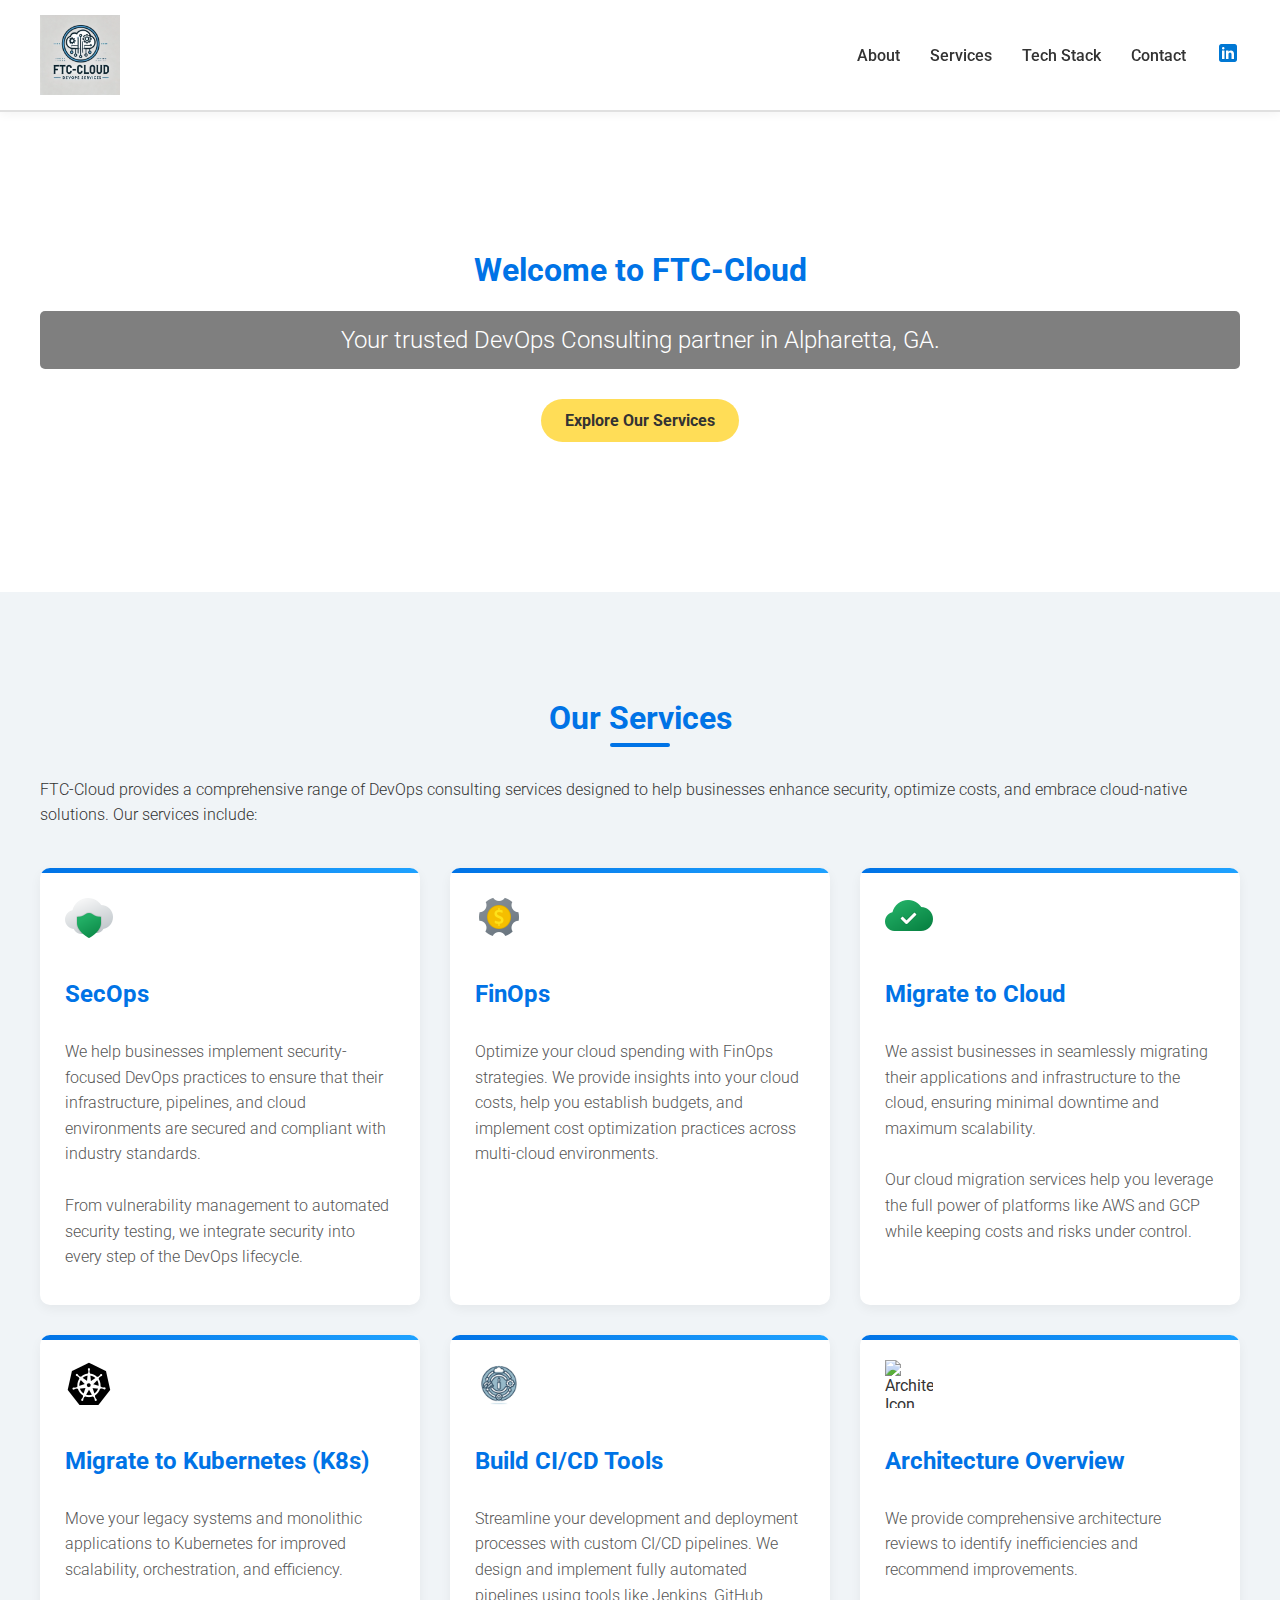
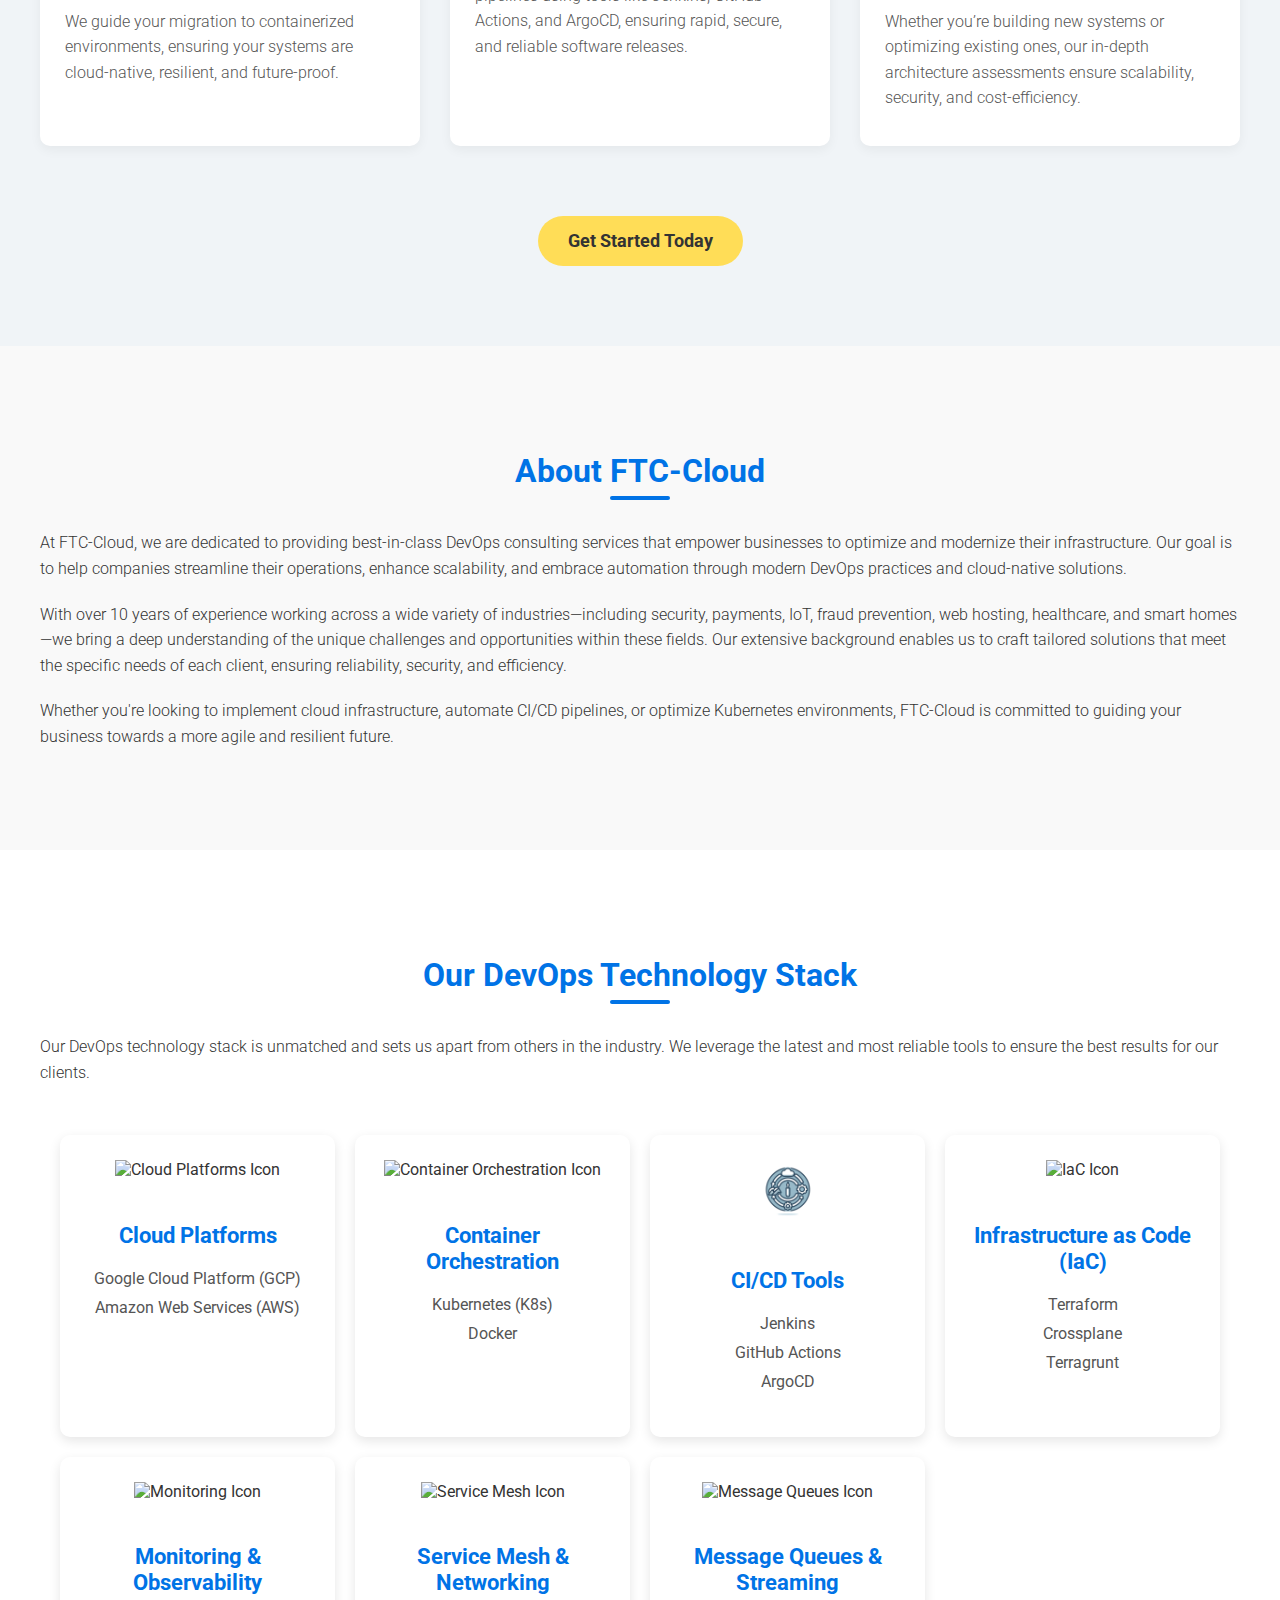
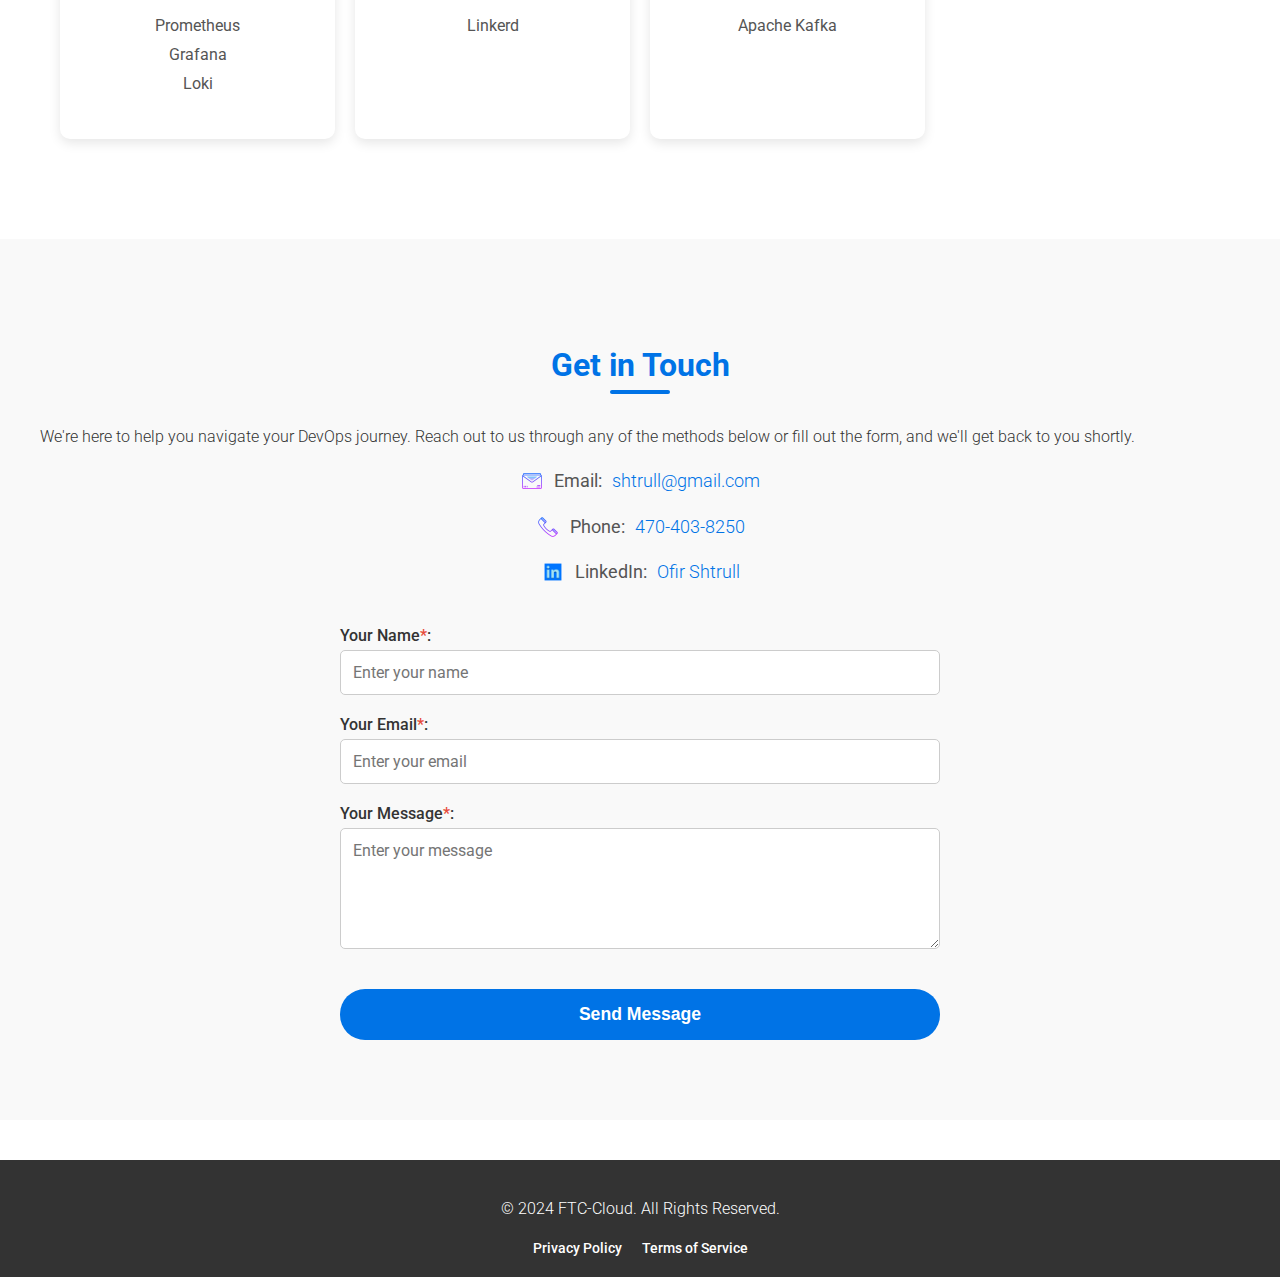
==== index.html @ 4a3a6ac9 "css" ====
<!DOCTYPE html>
<html lang="en">

<head>
    <!-- Basic Meta Tags -->
    <meta charset="UTF-8">
    <meta name="viewport" content="width=device-width, initial-scale=1.0">
    <title>FTC-Cloud - DevOps Consulting Services in Alpharetta, GA</title>

    <!-- SEO Meta Tags -->
    <meta name="description"
        content="FTC-Cloud offers top-notch DevOps consulting services in Alpharetta, GA. Specializing in cloud migration, Kubernetes, CI/CD pipelines, and more.">
    <meta name="keywords"
        content="DevOps Consulting, FTC-Cloud, Alpharetta GA, Cloud Migration, Kubernetes, CI/CD Pipelines, AWS, GCP, FinOps, SecOps">
    <meta name="author" content="FTC-Cloud">

    <!-- Open Graph Meta Tags -->
    <meta property="og:title" content="FTC-Cloud - DevOps Consulting Services">
    <meta property="og:description" content="Your trusted DevOps Consulting partner in Alpharetta, GA.">
    <meta property="og:image" content="https://ftc-cloud.com/images/og-image.jpg">
    <meta property="og:url" content="https://ftc-cloud.com/">
    <meta property="og:type" content="website">

    <!-- Twitter Card Meta Tags -->
    <meta name="twitter:card" content="summary_large_image">
    <meta name="twitter:title" content="FTC-Cloud - DevOps Consulting Services">
    <meta name="twitter:description" content="Your trusted DevOps Consulting partner in Alpharetta, GA.">
    <meta name="twitter:image" content="https://ftc-cloud.com/images/twitter-card.jpg">

    <!-- Favicon -->
    <link rel="icon" type="image/png" sizes="16x16" href="images/favicon/tech-color-hand-drawn-16.png">
    <link rel="icon" type="image/png" sizes="32x32" href="images/favicon/tech-color-hand-drawn-32.png">
    <link rel="icon" type="image/png" sizes="96x96" href="images/favicon/tech-color-hand-drawn-96.png">

    <!-- Stylesheets -->
    <link rel="stylesheet" href="css/styles.css">

    <!-- Google Fonts -->
    <link href="https://fonts.googleapis.com/css2?family=Roboto:wght@300;400;700&display=swap" rel="stylesheet">

    <!-- Structured Data Markup (Schema.org) -->
    <script type="application/ld+json">
    {
      "@context": "https://schema.org",
      "@type": "ProfessionalService",
      "name": "FTC-Cloud",
      "url": "https://ftc-cloud.com/",
      "logo": "https://ftc-cloud.com/images/logo.png",
      "description": "FTC-Cloud offers top-notch DevOps consulting services in Alpharetta, GA.",
      "telephone": "+1-470-403-8250",
      "address": {
        "@type": "PostalAddress",
        "streetAddress": "Your Street Address",
        "addressLocality": "Alpharetta",
        "addressRegion": "GA",
        "postalCode": "Your Postal Code",
        "addressCountry": "USA"
      },
      "areaServed": "USA",
      "sameAs": [
        "https://www.linkedin.com/in/ofir-shtrull/"
      ]
    }
    </script>

    <!-- Global site tag (gtag.js) - Google Analytics -->
    <!-- Inserted your actual Google Analytics Tracking ID -->
    <script async src="https://www.googletagmanager.com/gtag/js?id=G-KSXLXDGBC5"></script>
    <script>
        window.dataLayer = window.dataLayer || [];
        function gtag() { dataLayer.push(arguments); }
        gtag('js', new Date());

        gtag('config', 'G-KSXLXDGBC5');
    </script>
</head>

<body>
    <header>
        <div class="container header-container">
            <div class="logo">
                <a href="#intro"><img src="images/logo.png" alt="FTC-Cloud Logo"></a>
            </div>
            <nav>
                <ul>
                    <li><a href="#about">About</a></li>
                    <li><a href="#services">Services</a></li>
                    <li><a href="#technologies">Tech Stack</a></li>
                    <li><a href="#contact">Contact</a></li>
                    <!-- Social Media Icons -->
                    <li><a href="https://www.linkedin.com/in/ofir-shtrull/" target="_blank"><img
                                src="images/social-linkedin-96.png" alt="LinkedIn"></a></li>
                </ul>
            </nav>
            <!-- Mobile Menu Icon -->
            <div class="menu-icon" id="menu-icon">
                <span></span>
                <span></span>
                <span></span>
            </div>
        </div>
    </header>

    <main>
        <!-- Hero Section -->
        <section id="intro" class="hero" role="banner">
            <div class="container">
                <h1>Welcome to FTC-Cloud</h1>
                <p class="tagline">Your trusted DevOps Consulting partner in Alpharetta, GA.</p>
                <a href="#services" class="cta-button">Explore Our Services</a>
            </div>
        </section>

        <!-- Services Section -->
        <section id="services" class="section services-section" role="region" aria-labelledby="services-heading">
            <div class="container">
                <h2 id="services-heading">Our Services</h2>
                <p>FTC-Cloud provides a comprehensive range of DevOps consulting services designed to help businesses
                    enhance security, optimize costs, and embrace cloud-native solutions. Our services include:</p>

                <div class="services-grid">
                    <!-- SecOps -->
                    <div class="service-category">
                        <img src="images/cloud-firewall-48.png" alt="SecOps Icon" class="service-icon">
                        <h3>SecOps</h3>
                        <p>We help businesses implement security-focused DevOps practices to ensure that their
                            infrastructure, pipelines, and cloud environments are secured and compliant with industry
                            standards.</p>
                        <p>From vulnerability management to automated security testing, we integrate security into every
                            step of the DevOps lifecycle.</p>
                    </div>

                    <!-- FinOps -->
                    <div class="service-category">
                        <img src="images/business-management-48.png" alt="FinOps Icon" class="service-icon">
                        <h3>FinOps</h3>
                        <p>Optimize your cloud spending with FinOps strategies. We provide insights into your cloud
                            costs, help you establish budgets, and implement cost optimization practices across
                            multi-cloud environments.</p>
                    </div>

                    <!-- Migrate to Cloud -->
                    <div class="service-category">
                        <img src="images/cloud-done-48.png" alt="Cloud Migration Icon" class="service-icon">
                        <h3>Migrate to Cloud</h3>
                        <p>We assist businesses in seamlessly migrating their applications and infrastructure to the
                            cloud, ensuring minimal downtime and maximum scalability.</p>
                        <p>Our cloud migration services help you leverage the full power of platforms like AWS and GCP
                            while keeping costs and risks under control.</p>
                    </div>

                    <!-- Migrate to Kubernetes -->
                    <div class="service-category">
                        <img src="images/kubernetes-48.png" alt="Kubernetes Icon" class="service-icon">
                        <h3>Migrate to Kubernetes (K8s)</h3>
                        <p>Move your legacy systems and monolithic applications to Kubernetes for improved scalability,
                            orchestration, and efficiency.</p>
                        <p>We guide your migration to containerized environments, ensuring your systems are
                            cloud-native, resilient, and future-proof.</p>
                    </div>

                    <!-- Build CI/CD Tools -->
                    <div class="service-category">
                        <img src="images/cicd-tools-icon.png" alt="CI/CD Tools Icon" class="service-icon">
                        <h3>Build CI/CD Tools</h3>
                        <p>Streamline your development and deployment processes with custom CI/CD pipelines. We design
                            and implement fully automated pipelines using tools like Jenkins, GitHub Actions, and
                            ArgoCD, ensuring rapid, secure, and reliable software releases.</p>
                    </div>

                    <!-- Architecture Overview -->
                    <div class="service-category">
                        <img src="images/architecture-icon.png" alt="Architecture Icon" class="service-icon">
                        <h3>Architecture Overview</h3>
                        <p>We provide comprehensive architecture reviews to identify inefficiencies and recommend
                            improvements.</p>
                        <p>Whether you’re building new systems or optimizing existing ones, our in-depth architecture
                            assessments ensure scalability, security, and cost-efficiency.</p>
                    </div>
                </div>

                <!-- Call to Action -->
                <div class="cta-section">
                    <a href="#contact" class="cta-button">Get Started Today</a>
                </div>
            </div>
        </section>

        <!-- About Us Section -->
        <section id="about" class="section about-section" role="region" aria-labelledby="about-heading">
            <div class="container">
                <h2 id="about-heading">About FTC-Cloud</h2>
                <p>At FTC-Cloud, we are dedicated to providing best-in-class DevOps consulting services that empower
                    businesses to optimize and modernize their infrastructure. Our goal is to help companies streamline
                    their operations, enhance scalability, and embrace automation through modern DevOps practices and
                    cloud-native solutions.</p>

                <p>With over 10 years of experience working across a wide variety of industries—including security,
                    payments, IoT, fraud prevention, web hosting, healthcare, and smart homes—we bring a deep
                    understanding of the unique challenges and opportunities within these fields. Our extensive
                    background enables us to craft tailored solutions that meet the specific needs of each client,
                    ensuring reliability, security, and efficiency.</p>

                <p>Whether you're looking to implement cloud infrastructure, automate CI/CD pipelines, or optimize
                    Kubernetes environments, FTC-Cloud is committed to guiding your business towards a more agile and
                    resilient future.</p>
            </div>
        </section>

        <!-- Technologies Section -->
        <section id="technologies" class="section tech-stack-section" role="region"
            aria-labelledby="technologies-heading">
            <div class="container">
                <h2 id="technologies-heading">Our DevOps Technology Stack</h2>
                <p>Our DevOps technology stack is unmatched and sets us apart from others in the industry. We leverage
                    the latest and most reliable tools to ensure the best results for our clients.</p>

                <div class="tech-stack-grid">
                    <!-- Cloud Platforms -->
                    <div class="tech-category">
                        <img src="images/cloud-platform-icon.png" alt="Cloud Platforms Icon" class="tech-icon">
                        <h3>Cloud Platforms</h3>
                        <ul>
                            <li>Google Cloud Platform (GCP)</li>
                            <li>Amazon Web Services (AWS)</li>
                        </ul>
                    </div>

                    <!-- Container Orchestration -->
                    <div class="tech-category">
                        <img src="images/container-icon.png" alt="Container Orchestration Icon" class="tech-icon">
                        <h3>Container Orchestration</h3>
                        <ul>
                            <li>Kubernetes (K8s)</li>
                            <li>Docker</li>
                        </ul>
                    </div>

                    <!-- CI/CD Tools -->
                    <div class="tech-category">
                        <img src="images/cicd-icon.png" alt="CI/CD Tools Icon" class="tech-icon">
                        <h3>CI/CD Tools</h3>
                        <ul>
                            <li>Jenkins</li>
                            <li>GitHub Actions</li>
                            <li>ArgoCD</li>
                        </ul>
                    </div>

                    <!-- Infrastructure as Code (IaC) -->
                    <div class="tech-category">
                        <img src="images/iac-icon.png" alt="IaC Icon" class="tech-icon">
                        <h3>Infrastructure as Code (IaC)</h3>
                        <ul>
                            <li>Terraform</li>
                            <li>Crossplane</li>
                            <li>Terragrunt</li>
                        </ul>
                    </div>

                    <!-- Monitoring & Observability -->
                    <div class="tech-category">
                        <img src="images/monitoring-icon.png" alt="Monitoring Icon" class="tech-icon">
                        <h3>Monitoring & Observability</h3>
                        <ul>
                            <li>Prometheus</li>
                            <li>Grafana</li>
                            <li>Loki</li>
                        </ul>
                    </div>

                    <!-- Service Mesh & Networking -->
                    <div class="tech-category">
                        <img src="images/network-icon.png" alt="Service Mesh Icon" class="tech-icon">
                        <h3>Service Mesh & Networking</h3>
                        <ul>
                            <li>Linkerd</li>
                        </ul>
                    </div>

                    <!-- Message Queues & Streaming -->
                    <div class="tech-category">
                        <img src="images/mq-icon.png" alt="Message Queues Icon" class="tech-icon">
                        <h3>Message Queues & Streaming</h3>
                        <ul>
                            <li>Apache Kafka</li>
                        </ul>
                    </div>
                </div>
            </div>
        </section>

        <!-- Contact Section -->
        <section id="contact" class="section contact-section" role="region" aria-labelledby="contact-heading">
            <div class="container">
                <h2 id="contact-heading">Get in Touch</h2>
                <p>We're here to help you navigate your DevOps journey. Reach out to us through any of the methods below
                    or fill out the form, and we'll get back to you shortly.</p>

                <div class="contact-details">
                    <p><img src="images/email-96.png" alt="Email Icon" class="contact-icon"> <strong>Email:</strong>
                        <a href="mailto:shtrull@gmail.com">shtrull@gmail.com</a>
                    </p>
                    <p><img src="images/phone-96.png" alt="Phone Icon" class="contact-icon"> <strong>Phone:</strong>
                        <a href="tel:+14704038250">470-403-8250</a>
                    </p>
                    <p><img src="images/linkedin-120.png" alt="LinkedIn Icon" class="contact-icon">
                        <strong>LinkedIn:</strong> <a href="https://www.linkedin.com/in/ofir-shtrull/"
                            target="_blank">Ofir Shtrull</a>
                    </p>
                </div>

                <!-- Contact Form -->
                <form action="https://formspree.io/f/xzzbdkew" method="POST" class="contact-form">
                    <div class="form-group">
                        <label for="name">Your Name<span class="required">*</span>:</label>
                        <input type="text" id="name" name="name" required placeholder="Enter your name">
                    </div>

                    <div class="form-group">
                        <label for="email">Your Email<span class="required">*</span>:</label>
                        <input type="email" id="email" name="email" required placeholder="Enter your email">
                    </div>

                    <div class="form-group">
                        <label for="message">Your Message<span class="required">*</span>:</label>
                        <textarea id="message" name="message" rows="5" required
                            placeholder="Enter your message"></textarea>
                    </div>

                    <!-- Honeypot Field (Hidden) -->
                    <input type="text" name="_gotcha" style="display:none">

                    <button type="submit" class="cta-button">Send Message</button>
                </form>
            </div>
        </section>
    </main>

    <footer>
        <div class="container">
            <p>&copy; 2024 FTC-Cloud. All Rights Reserved.</p>
            <nav class="footer-nav">
                <ul>
                    <li><a href="privacy-policy.html">Privacy Policy</a></li>
                    <li><a href="terms-of-service.html">Terms of Service</a></li>
                    <!-- Add more footer links as needed -->
                </ul>
            </nav>
        </div>
    </footer>

    <!-- Scripts -->
    <script src="scripts/script.js"></script>
</body>

</html>
---- css/styles.css ----
/* Global Styles */
body {
    font-family: 'Roboto', sans-serif;
    margin: 0;
    padding-top: 80px;
    /* Adjusted for fixed header */
    background-color: #ffffff;
    color: #333;
}

h1,
h2 {
    font-weight: 700;
    color: #0073e6;
}

p {
    font-weight: 300;
    line-height: 1.6;
}

a {
    color: #0073e6;
    text-decoration: none;
}

a:hover {
    text-decoration: underline;
}

.container {
    max-width: 1200px;
    margin: 0 auto;
    padding: 0 15px;
}

/* Header */
header {
    background-color: #ffffff;
    padding: 15px 0;
    border-bottom: 2px solid #e0e0e0;
    position: fixed;
    width: 100%;
    top: 0;
    z-index: 1000;
    box-shadow: 0px 2px 10px rgba(0, 0, 0, 0.05);
}

.header-container {
    display: flex;
    align-items: center;
    justify-content: space-between;
}

.logo img {
    width: 80px;
    height: auto;
    display: inline-block;
    vertical-align: middle;
}

nav ul {
    display: flex;
    align-items: center;
    gap: 30px;
    list-style: none;
    margin: 0;
    padding: 0;
}

nav ul li a {
    font-size: 1rem;
    color: #333;
    text-decoration: none;
    font-weight: 500;
    padding: 5px 0;
    transition: color 0.3s, border-bottom 0.3s;
}

nav ul li a:hover {
    color: #0073e6;
    border-bottom: 2px solid #0073e6;
}

nav ul li img {
    width: 24px;
    height: 24px;
}

.menu-icon {
    display: none;
    /* Hidden on desktop */
    flex-direction: column;
    cursor: pointer;
}

.menu-icon span {
    height: 3px;
    width: 25px;
    background-color: #333;
    margin-bottom: 4px;
    border-radius: 2px;
}

/* Hero Section */
.hero {
    background: url('../images/cloud-background.jpg') no-repeat center center/cover;
    padding: 150px 0;
    text-align: center;
    color: white;
}

.tagline {
    font-size: 1.5rem;
    margin: 10px 0;
    padding: 10px;
    background: rgba(0, 0, 0, 0.5);
    border-radius: 5px;
}

.cta-button {
    background-color: #ffdd57;
    color: #333;
    padding: 12px 24px;
    font-size: 1rem;
    border-radius: 25px;
    text-decoration: none;
    font-weight: 700;
    transition: background-color 0.3s;
    display: inline-block;
    margin-top: 20px;
}

.cta-button:hover {
    background-color: #ffb700;
}

/* Sections */
.section {
    padding: 80px 0;
}

.section h2 {
    font-size: 2rem;
    margin-bottom: 40px;
    text-align: center;
    position: relative;
}

.section h2::after {
    content: "";
    width: 60px;
    height: 4px;
    background-color: #0073e6;
    position: absolute;
    bottom: -10px;
    left: 50%;
    transform: translateX(-50%);
    border-radius: 2px;
}

/* Services Section */
.services-section {
    background-color: #f0f4f7;
}

.services-grid {
    display: grid;
    grid-template-columns: repeat(auto-fit, minmax(280px, 1fr));
    gap: 30px;
    margin-top: 40px;
}

.service-category {
    background-color: #fff;
    padding: 25px;
    border-radius: 10px;
    box-shadow: 0 4px 12px rgba(0, 0, 0, 0.05);
    transition: transform 0.3s, box-shadow 0.3s;
    display: flex;
    flex-direction: column;
    position: relative;
    overflow: hidden;
}

.service-category::before {
    content: "";
    width: 100%;
    height: 5px;
    background: linear-gradient(90deg, #0073e6, #1fa2ff);
    position: absolute;
    top: 0;
    left: 0;
}

.service-category h3 {
    font-size: 1.5rem;
    margin-bottom: 15px;
    color: #0073e6;
}

.service-category p {
    font-size: 1rem;
    line-height: 1.6;
    color: #555;
    margin-bottom: 10px;
}

.service-icon {
    width: 48px;
    height: 48px;
    margin-bottom: 15px;
}

.service-category:hover {
    transform: translateY(-5px);
    box-shadow: 0 8px 16px rgba(0, 0, 0, 0.1);
}

/* Call to Action Section */
.cta-section {
    text-align: center;
    margin-top: 50px;
}

.cta-section .cta-button {
    padding: 15px 30px;
    font-size: 1.1rem;
}

/* About Section */
.about-section {
    background-color: #f9f9f9;
}

.about-section p {
    text-align: left;
    margin-bottom: 20px;
}

/* Tech Stack Section */
.tech-stack-grid {
    display: grid;
    grid-template-columns: repeat(auto-fit, minmax(250px, 1fr));
    gap: 20px;
    margin-top: 30px;
    padding: 20px;
}

.tech-category {
    background: #fff;
    padding: 25px;
    border-radius: 10px;
    box-shadow: 0 4px 12px rgba(0, 0, 0, 0.1);
    text-align: center;
}

.tech-icon {
    width: 60px;
    margin-bottom: 20px;
}

.tech-category h3 {
    font-size: 1.4rem;
    margin-bottom: 15px;
    color: #0073e6;
}

.tech-category ul {
    list-style: none;
    padding: 0;
}

.tech-category ul li {
    font-size: 1rem;
    padding: 5px 0;
    color: #555;
}

/* Contact Section Enhancements */
.contact-section {
    background-color: #f9f9f9;
}

.contact-details {
    text-align: center;
    margin-bottom: 40px;
}

.contact-details p {
    display: flex;
    align-items: center;
    justify-content: center;
    gap: 10px;
    font-size: 1.1rem;
    color: #555;
}

.contact-icon {
    width: 24px;
    height: 24px;
}

.contact-form {
    max-width: 600px;
    margin: 0 auto;
}

.contact-form .form-group {
    display: flex;
    flex-direction: column;
    margin-bottom: 20px;
}

.contact-form label {
    font-weight: 500;
    margin-bottom: 5px;
    color: #333;
}

.contact-form .required {
    color: #e74c3c;
}

.contact-form input,
.contact-form textarea {
    padding: 12px;
    border: 1px solid #ccc;
    border-radius: 5px;
    font-size: 1rem;
    font-family: 'Roboto', sans-serif;
    background-color: #fff;
    color: #333;
    transition: border-color 0.3s;
}

.contact-form input:focus,
.contact-form textarea:focus {
    border-color: #0073e6;
    outline: none;
}

.contact-form button {
    width: 100%;
    padding: 15px;
    background-color: #0073e6;
    color: #fff;
    font-size: 1.1rem;
    border: none;
    border-radius: 25px;
    cursor: pointer;
    transition: background-color 0.3s;
    font-weight: 700;
}

.contact-form button:hover {
    background-color: #005bb5;
}

@media (max-width: 768px) {
    .contact-details {
        text-align: left;
    }
}

/* Footer */
footer {
    background-color: #333;
    color: white;
    padding: 20px 0;
    text-align: center;
    margin-top: 40px;
}

.footer-nav ul {
    list-style: none;
    padding: 0;
    margin: 10px 0 0 0;
    display: flex;
    justify-content: center;
    gap: 20px;
}

.footer-nav ul li a {
    color: white;
    font-size: 0.9rem;
}

.footer-nav ul li a:hover {
    text-decoration: underline;
}

/* Responsive Styles */
@media (max-width: 768px) {
    nav ul {
        display: none;
        /* Hidden on mobile */
        flex-direction: column;
        gap: 20px;
        background-color: #ffffff;
        position: absolute;
        top: 60px;
        right: 0;
        width: 200px;
        padding: 20px;
        box-shadow: 0px 2px 10px rgba(0, 0, 0, 0.1);
    }

    .menu-icon {
        display: flex;
    }

    .services-grid,
    .tech-stack-grid {
        grid-template-columns: 1fr;
    }

    .contact-details {
        text-align: center;
    }
}

/* Accessibility Styles */
:focus {
    outline: 2px solid #0073e6;
    outline-offset: 2px;
}
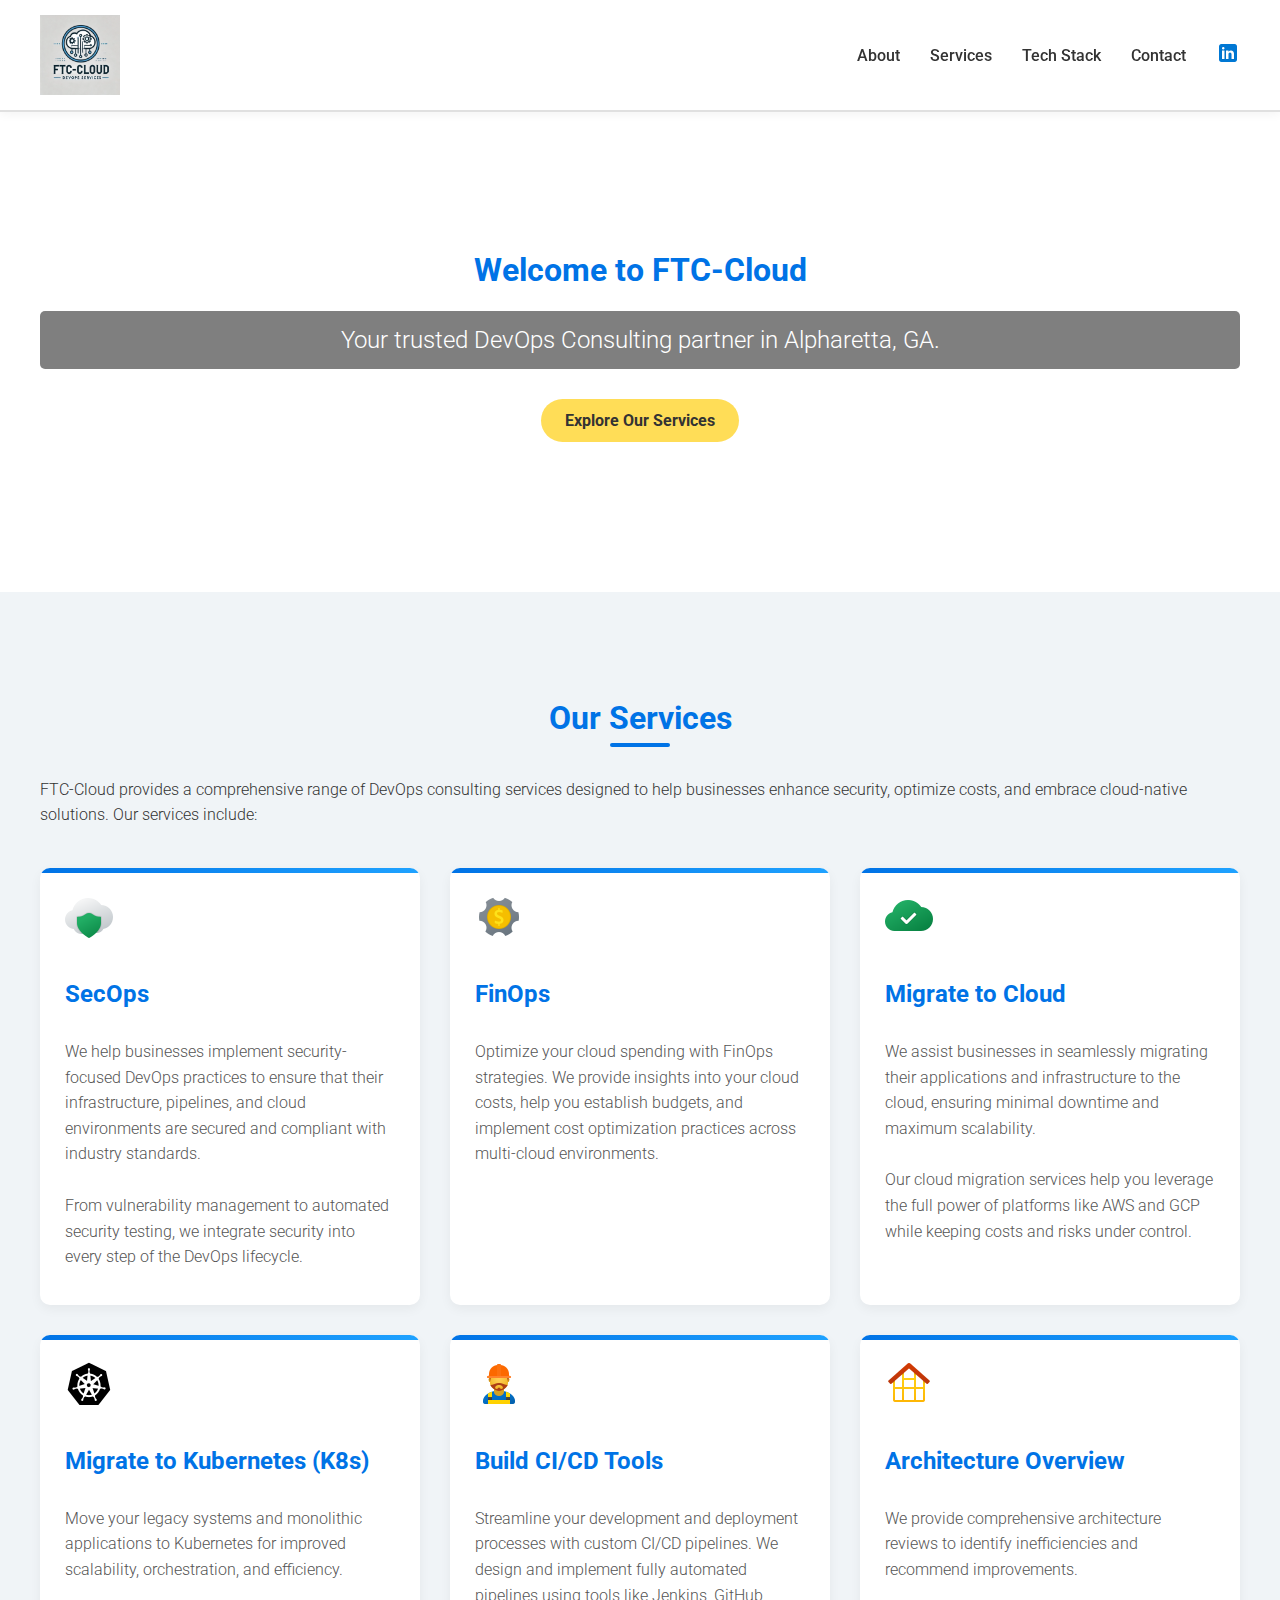
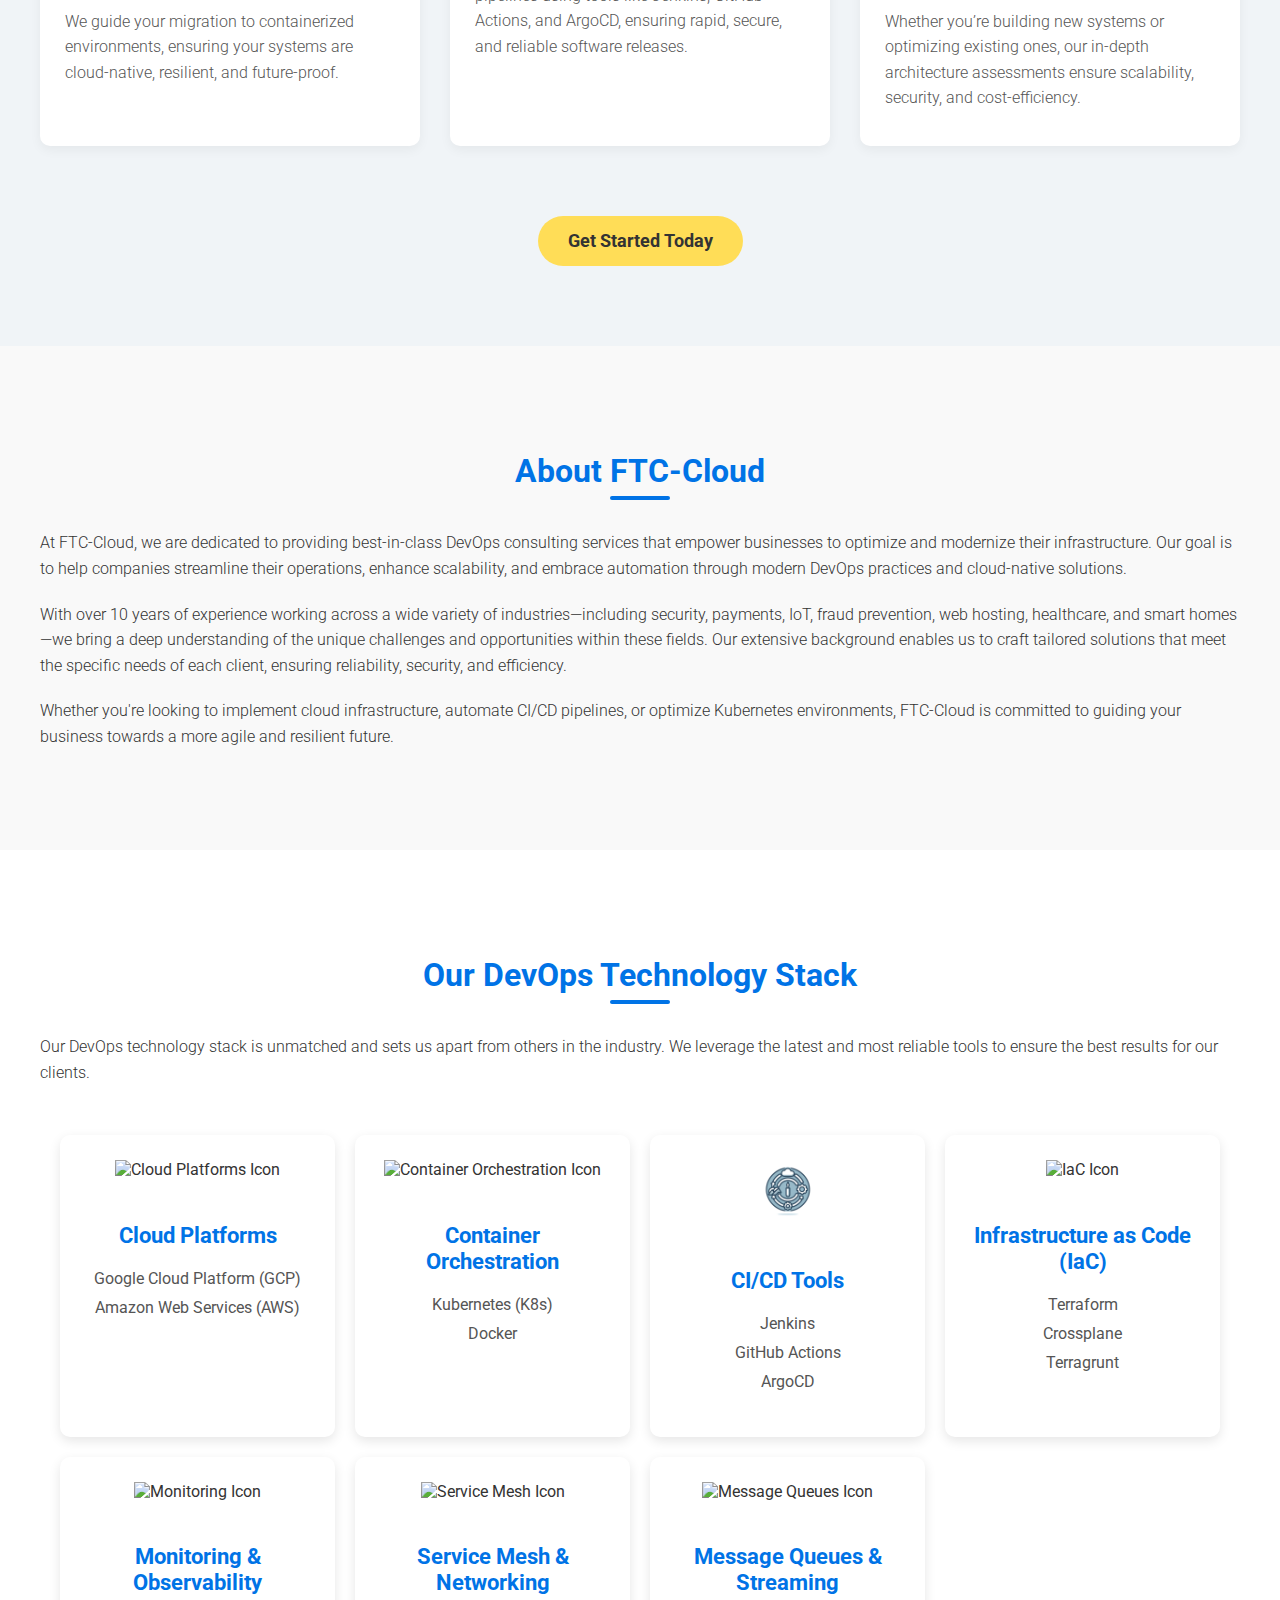
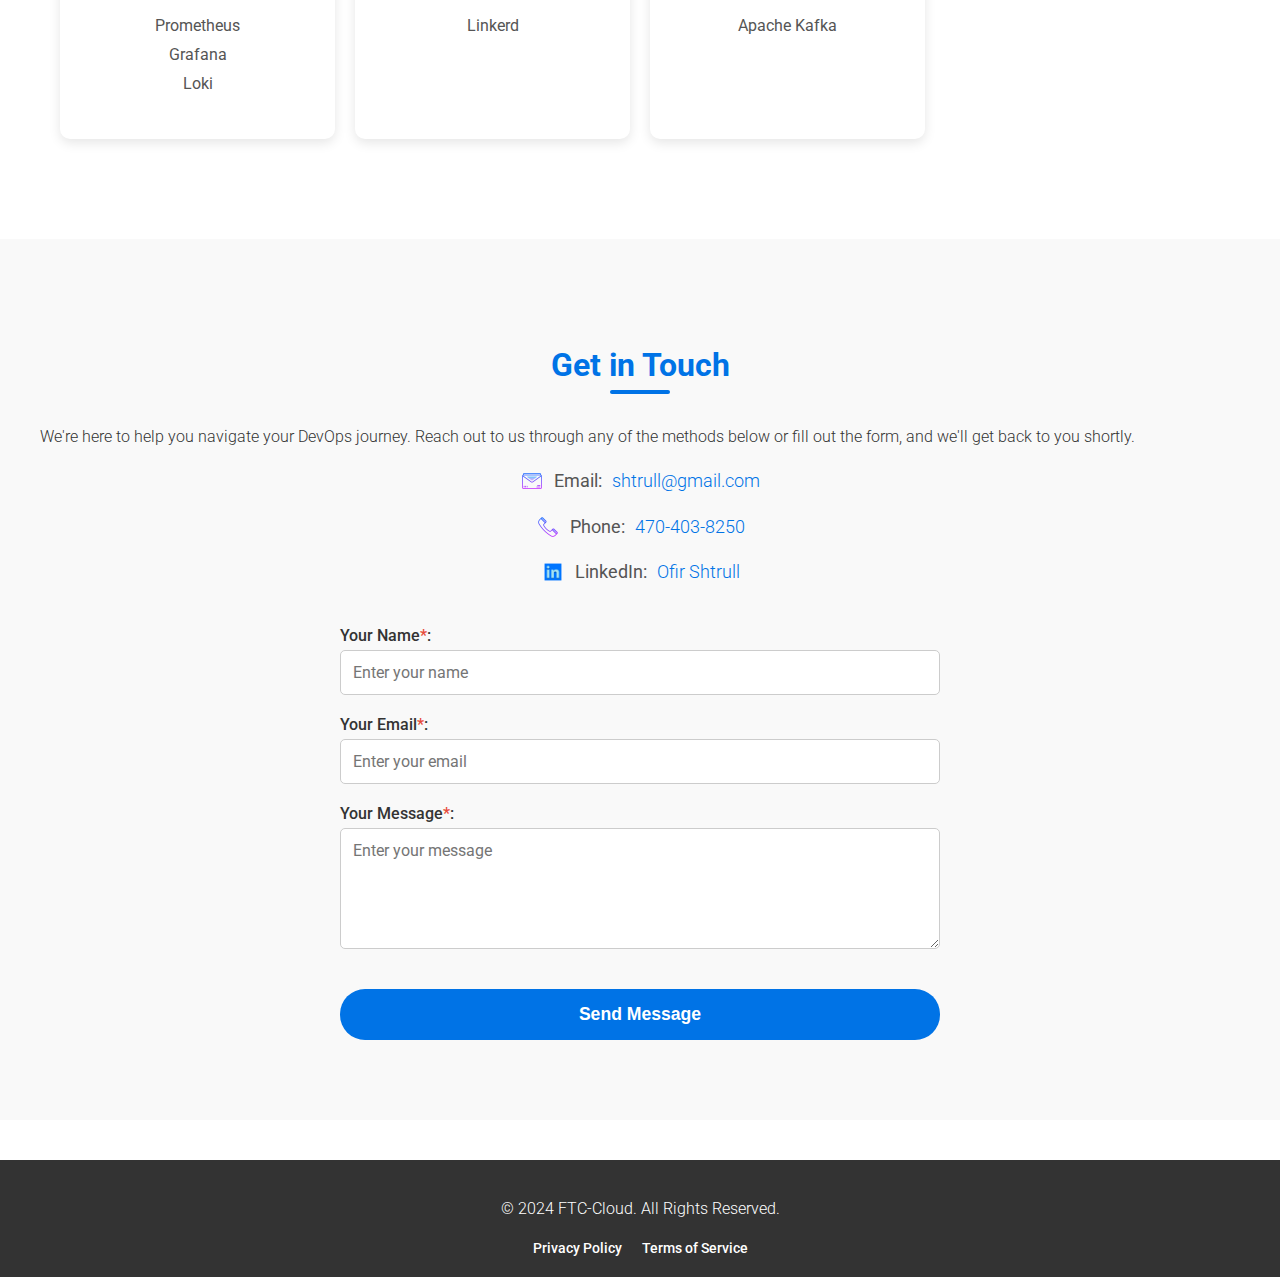
==== commit 83cce0b8: "css" ====
--- a/index.html
+++ b/index.html
@@ -161,7 +161,7 @@
 
                     <!-- Build CI/CD Tools -->
                     <div class="service-category">
-                        <img src="images/cicd-tools-icon.png" alt="CI/CD Tools Icon" class="service-icon">
+                        <img src="images/worker-beard-48.png" alt="CI/CD Tools Icon" class="service-icon">
                         <h3>Build CI/CD Tools</h3>
                         <p>Streamline your development and deployment processes with custom CI/CD pipelines. We design
                             and implement fully automated pipelines using tools like Jenkins, GitHub Actions, and
@@ -170,7 +170,7 @@
 
                     <!-- Architecture Overview -->
                     <div class="service-category">
-                        <img src="images/architecture-icon.png" alt="Architecture Icon" class="service-icon">
+                        <img src="images/structural-48.png" alt="Architecture Icon" class="service-icon">
                         <h3>Architecture Overview</h3>
                         <p>We provide comprehensive architecture reviews to identify inefficiencies and recommend
                             improvements.</p>
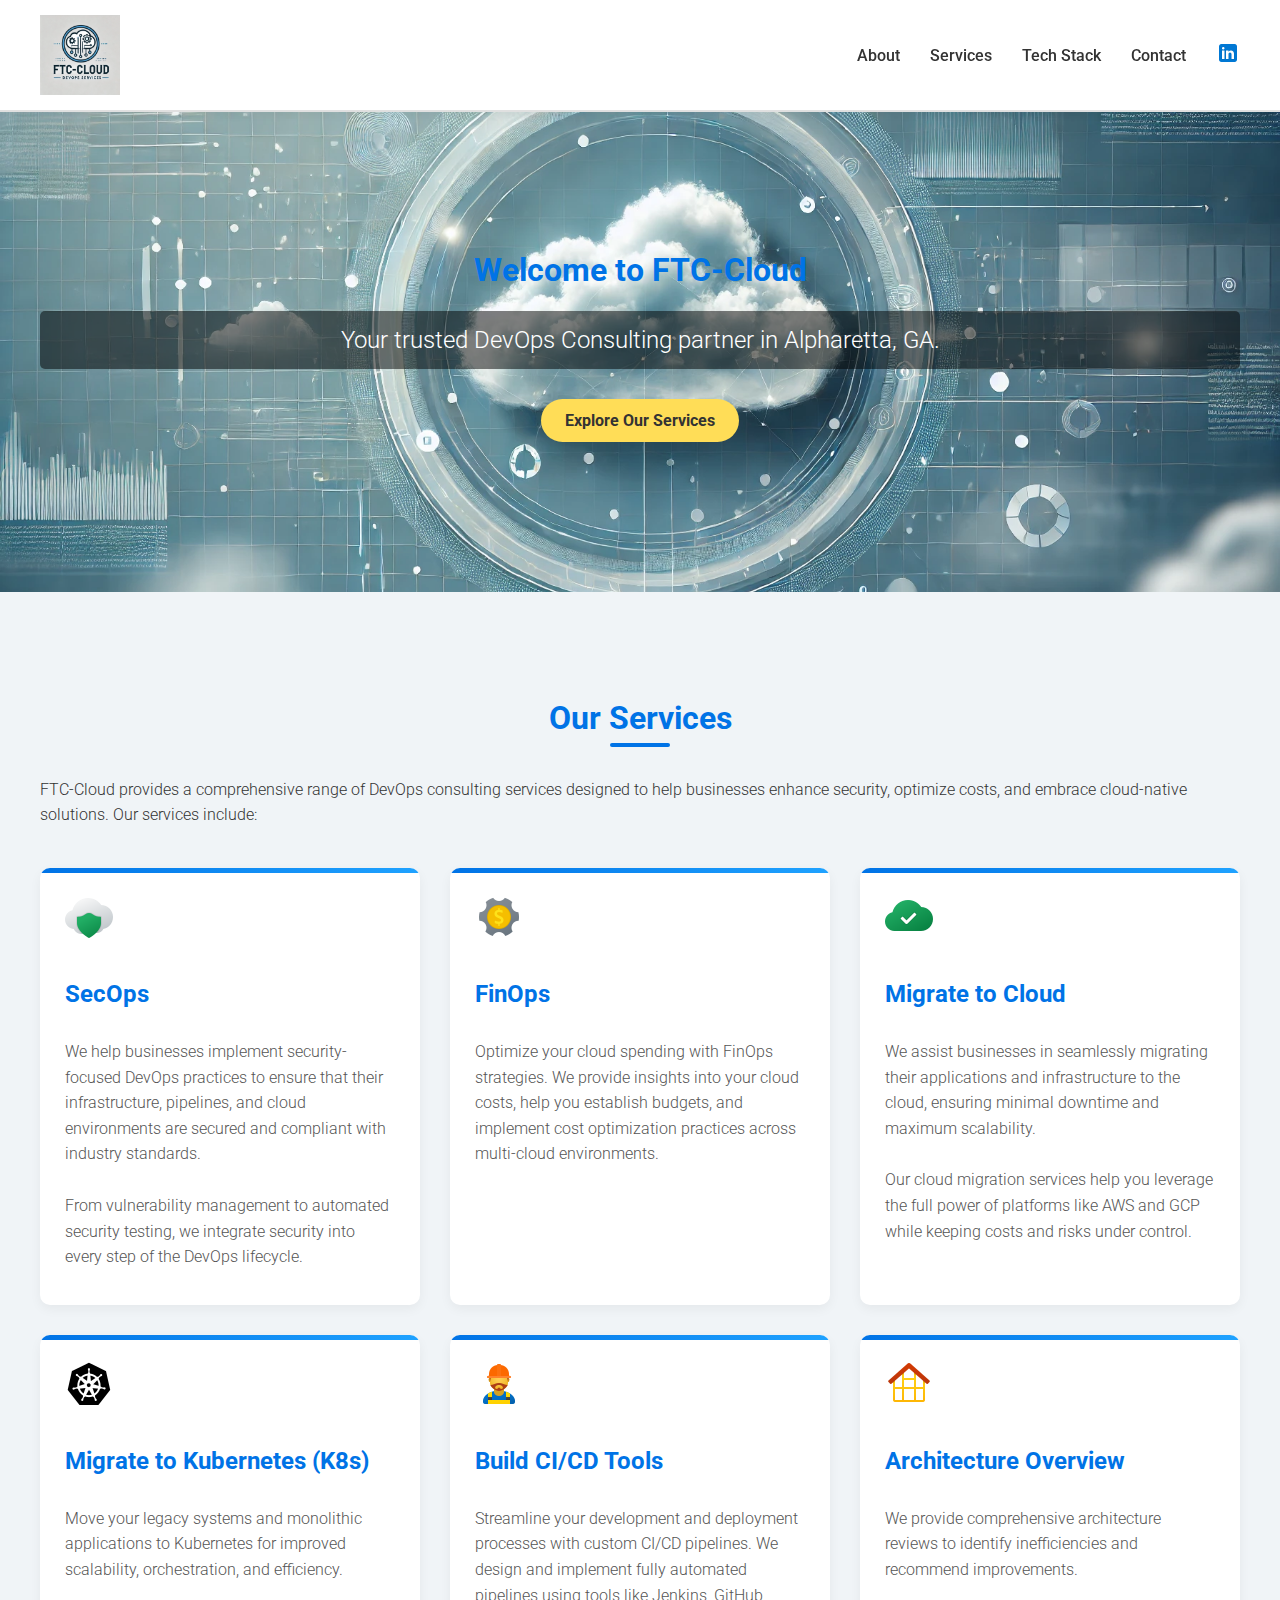
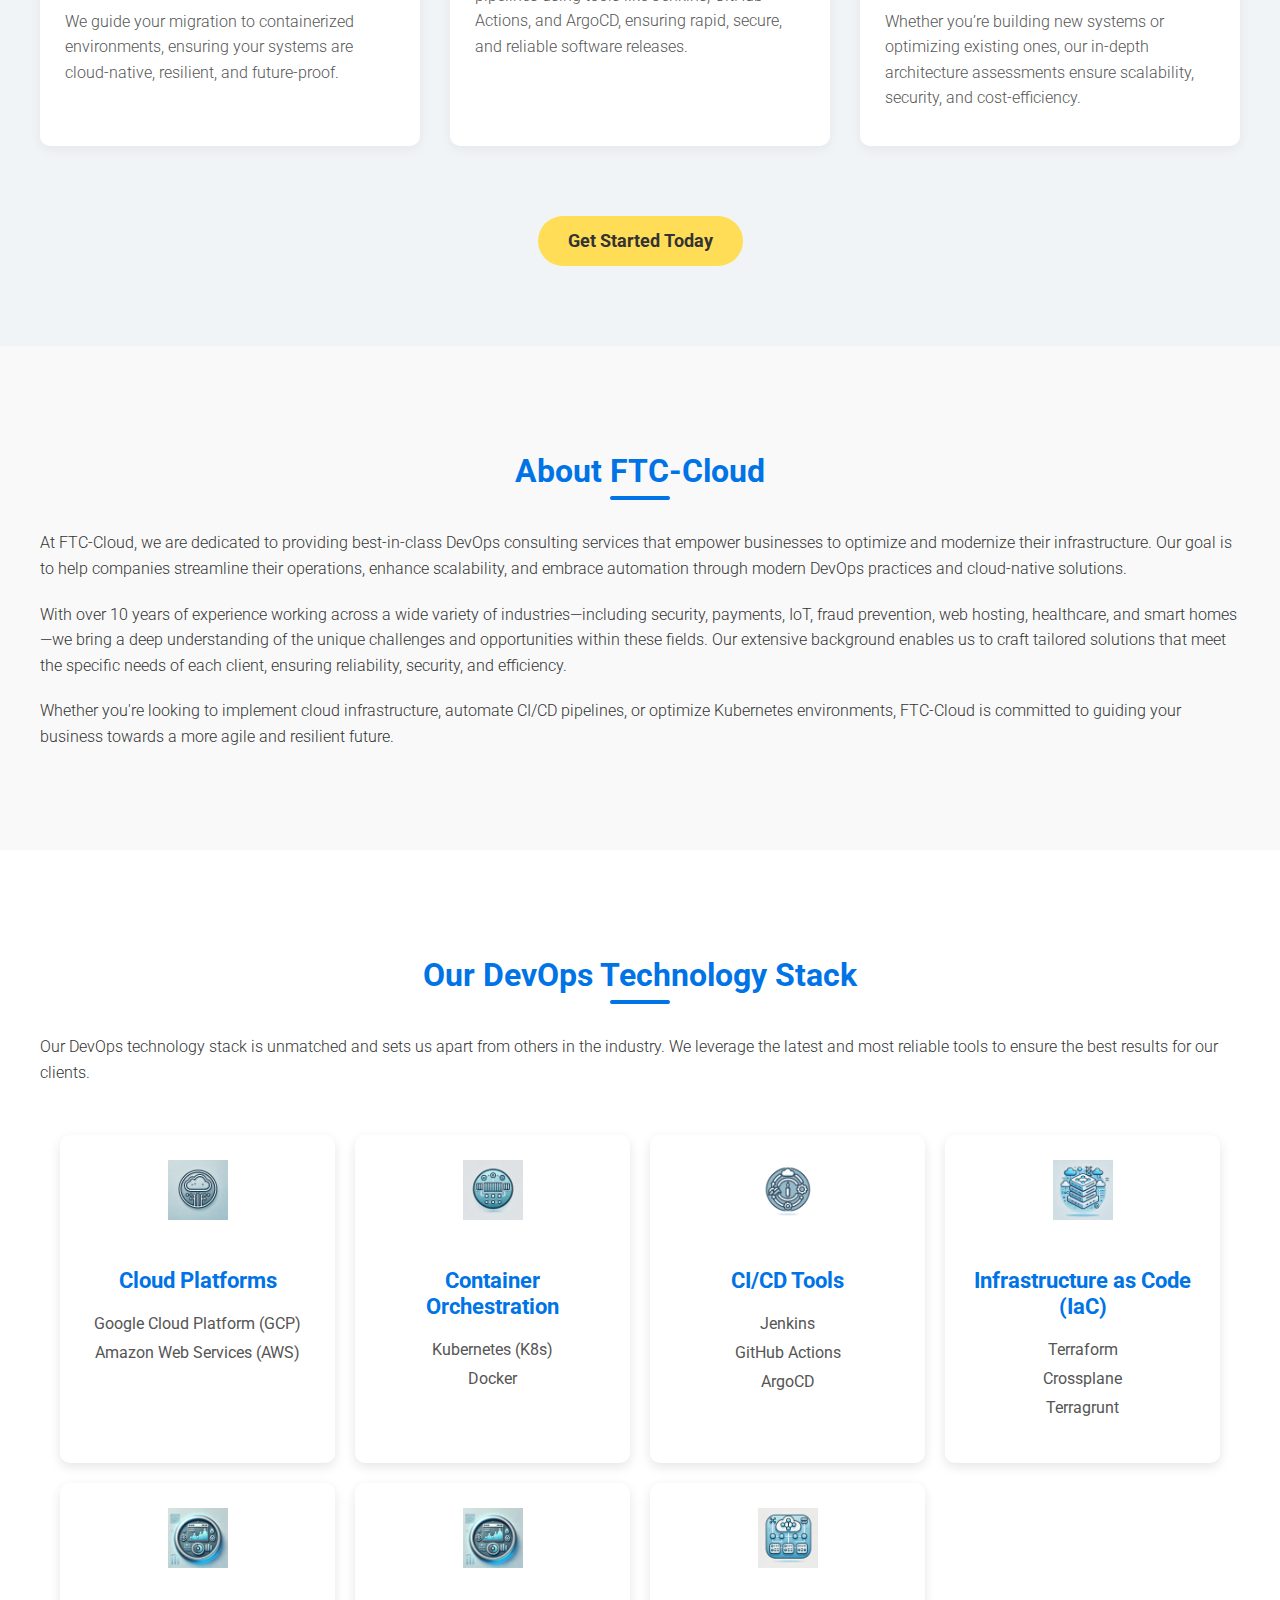
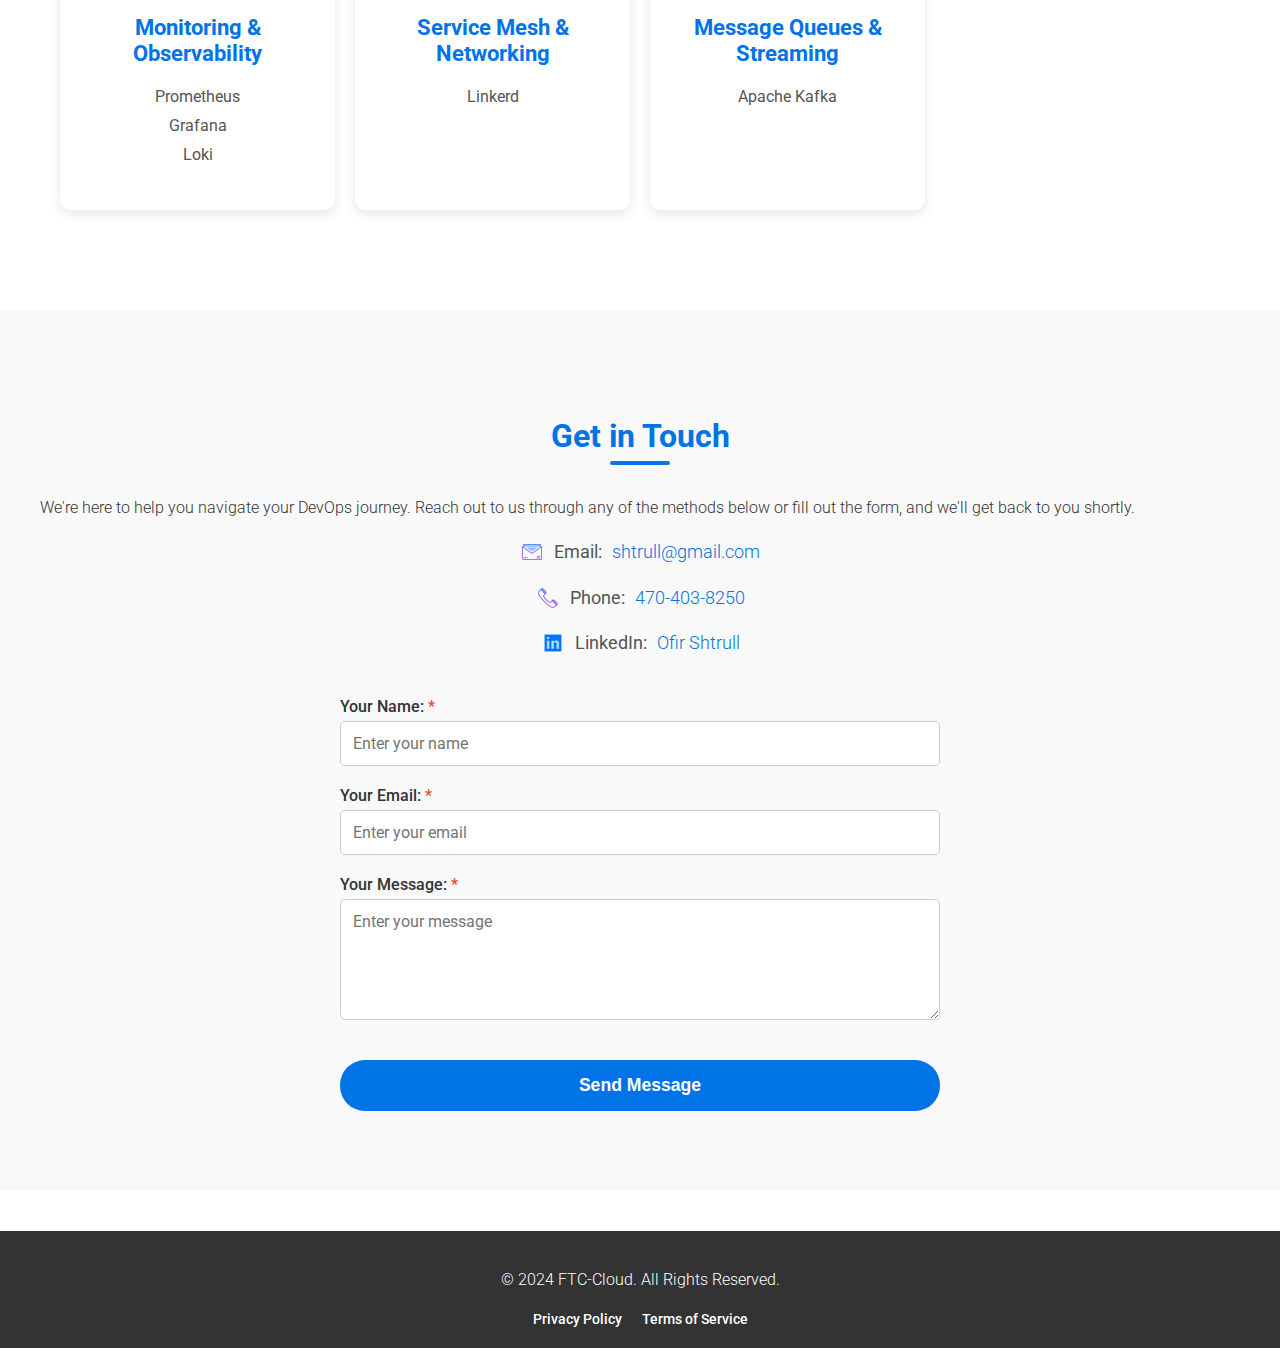
==== commit 907cfd70: "logo" ====
--- a/index.html
+++ b/index.html
@@ -17,7 +17,7 @@
     <!-- Open Graph Meta Tags -->
     <meta property="og:title" content="FTC-Cloud - DevOps Consulting Services">
     <meta property="og:description" content="Your trusted DevOps Consulting partner in Alpharetta, GA.">
-    <meta property="og:image" content="https://ftc-cloud.com/images/og-image.jpg">
+    <meta property="og:image" content="https://ftc-cloud.com/assests/logos/og-image.jpg">
     <meta property="og:url" content="https://ftc-cloud.com/">
     <meta property="og:type" content="website">
 
@@ -25,12 +25,12 @@
     <meta name="twitter:card" content="summary_large_image">
     <meta name="twitter:title" content="FTC-Cloud - DevOps Consulting Services">
     <meta name="twitter:description" content="Your trusted DevOps Consulting partner in Alpharetta, GA.">
-    <meta name="twitter:image" content="https://ftc-cloud.com/images/twitter-card.jpg">
+    <meta name="twitter:image" content="https://ftc-cloud.com/assests/logos/twitter-card.jpg">
 
     <!-- Favicon -->
-    <link rel="icon" type="image/png" sizes="16x16" href="images/favicon/tech-color-hand-drawn-16.png">
-    <link rel="icon" type="image/png" sizes="32x32" href="images/favicon/tech-color-hand-drawn-32.png">
-    <link rel="icon" type="image/png" sizes="96x96" href="images/favicon/tech-color-hand-drawn-96.png">
+    <link rel="icon" type="image/png" sizes="16x16" href="assests/logos/favicon/tech-color-hand-drawn-16.png">
+    <link rel="icon" type="image/png" sizes="32x32" href="assests/logos/favicon/tech-color-hand-drawn-32.png">
+    <link rel="icon" type="image/png" sizes="96x96" href="assests/logos/favicon/tech-color-hand-drawn-96.png">
 
     <!-- Stylesheets -->
     <link rel="stylesheet" href="css/styles.css">
@@ -45,7 +45,7 @@
       "@type": "ProfessionalService",
       "name": "FTC-Cloud",
       "url": "https://ftc-cloud.com/",
-      "logo": "https://ftc-cloud.com/images/logo.png",
+      "logo": "https://ftc-cloud.com/assests/logos/logo.png",
       "description": "FTC-Cloud offers top-notch DevOps consulting services in Alpharetta, GA.",
       "telephone": "+1-470-403-8250",
       "address": {
@@ -79,7 +79,7 @@
     <header>
         <div class="container header-container">
             <div class="logo">
-                <a href="#intro"><img src="images/logo.png" alt="FTC-Cloud Logo"></a>
+                <a href="#intro"><img src="assests/logos/logo3.png" alt="FTC-Cloud Logo"></a>
             </div>
             <nav>
                 <ul>
@@ -89,7 +89,7 @@
                     <li><a href="#contact">Contact</a></li>
                     <!-- Social Media Icons -->
                     <li><a href="https://www.linkedin.com/in/ofir-shtrull/" target="_blank"><img
-                                src="images/social-linkedin-96.png" alt="LinkedIn"></a></li>
+                                src="assests/logos/social-linkedin-96.png" alt="LinkedIn"></a></li>
                 </ul>
             </nav>
             <!-- Mobile Menu Icon -->
@@ -121,7 +121,7 @@
                 <div class="services-grid">
                     <!-- SecOps -->
                     <div class="service-category">
-                        <img src="images/cloud-firewall-48.png" alt="SecOps Icon" class="service-icon">
+                        <img src="assests/logos/cloud-firewall-48.png" alt="SecOps Icon" class="service-icon">
                         <h3>SecOps</h3>
                         <p>We help businesses implement security-focused DevOps practices to ensure that their
                             infrastructure, pipelines, and cloud environments are secured and compliant with industry
@@ -132,7 +132,7 @@
 
                     <!-- FinOps -->
                     <div class="service-category">
-                        <img src="images/business-management-48.png" alt="FinOps Icon" class="service-icon">
+                        <img src="assests/logos/business-management-48.png" alt="FinOps Icon" class="service-icon">
                         <h3>FinOps</h3>
                         <p>Optimize your cloud spending with FinOps strategies. We provide insights into your cloud
                             costs, help you establish budgets, and implement cost optimization practices across
@@ -141,7 +141,7 @@
 
                     <!-- Migrate to Cloud -->
                     <div class="service-category">
-                        <img src="images/cloud-done-48.png" alt="Cloud Migration Icon" class="service-icon">
+                        <img src="assests/logos/cloud-done-48.png" alt="Cloud Migration Icon" class="service-icon">
                         <h3>Migrate to Cloud</h3>
                         <p>We assist businesses in seamlessly migrating their applications and infrastructure to the
                             cloud, ensuring minimal downtime and maximum scalability.</p>
@@ -151,7 +151,7 @@
 
                     <!-- Migrate to Kubernetes -->
                     <div class="service-category">
-                        <img src="images/kubernetes-48.png" alt="Kubernetes Icon" class="service-icon">
+                        <img src="assests/logos/kubernetes-48.png" alt="Kubernetes Icon" class="service-icon">
                         <h3>Migrate to Kubernetes (K8s)</h3>
                         <p>Move your legacy systems and monolithic applications to Kubernetes for improved scalability,
                             orchestration, and efficiency.</p>
@@ -161,7 +161,7 @@
 
                     <!-- Build CI/CD Tools -->
                     <div class="service-category">
-                        <img src="images/worker-beard-48.png" alt="CI/CD Tools Icon" class="service-icon">
+                        <img src="assests/logos/worker-beard-48.png" alt="CI/CD Tools Icon" class="service-icon">
                         <h3>Build CI/CD Tools</h3>
                         <p>Streamline your development and deployment processes with custom CI/CD pipelines. We design
                             and implement fully automated pipelines using tools like Jenkins, GitHub Actions, and
@@ -170,7 +170,7 @@
 
                     <!-- Architecture Overview -->
                     <div class="service-category">
-                        <img src="images/structural-48.png" alt="Architecture Icon" class="service-icon">
+                        <img src="assests/logos/structural-48.png" alt="Architecture Icon" class="service-icon">
                         <h3>Architecture Overview</h3>
                         <p>We provide comprehensive architecture reviews to identify inefficiencies and recommend
                             improvements.</p>
@@ -218,7 +218,7 @@
                 <div class="tech-stack-grid">
                     <!-- Cloud Platforms -->
                     <div class="tech-category">
-                        <img src="images/cloud-platform-icon.png" alt="Cloud Platforms Icon" class="tech-icon">
+                        <img src="assests/logos/cloud-platform-icon.png" alt="Cloud Platforms Icon" class="tech-icon">
                         <h3>Cloud Platforms</h3>
                         <ul>
                             <li>Google Cloud Platform (GCP)</li>
@@ -228,7 +228,8 @@
 
                     <!-- Container Orchestration -->
                     <div class="tech-category">
-                        <img src="images/container-icon.png" alt="Container Orchestration Icon" class="tech-icon">
+                        <img src="assests/logos/container-icon.png" alt="Container Orchestration Icon"
+                            class="tech-icon">
                         <h3>Container Orchestration</h3>
                         <ul>
                             <li>Kubernetes (K8s)</li>
@@ -238,7 +239,7 @@
 
                     <!-- CI/CD Tools -->
                     <div class="tech-category">
-                        <img src="images/cicd-icon.png" alt="CI/CD Tools Icon" class="tech-icon">
+                        <img src="assests/logos/cicd-icon.png" alt="CI/CD Tools Icon" class="tech-icon">
                         <h3>CI/CD Tools</h3>
                         <ul>
                             <li>Jenkins</li>
@@ -249,7 +250,7 @@
 
                     <!-- Infrastructure as Code (IaC) -->
                     <div class="tech-category">
-                        <img src="images/iac-icon.png" alt="IaC Icon" class="tech-icon">
+                        <img src="assests/logos/iac-icon.png" alt="IaC Icon" class="tech-icon">
                         <h3>Infrastructure as Code (IaC)</h3>
                         <ul>
                             <li>Terraform</li>
@@ -260,7 +261,7 @@
 
                     <!-- Monitoring & Observability -->
                     <div class="tech-category">
-                        <img src="images/monitoring-icon.png" alt="Monitoring Icon" class="tech-icon">
+                        <img src="assests/logos/monitoring-icon.png" alt="Monitoring Icon" class="tech-icon">
                         <h3>Monitoring & Observability</h3>
                         <ul>
                             <li>Prometheus</li>
@@ -271,7 +272,7 @@
 
                     <!-- Service Mesh & Networking -->
                     <div class="tech-category">
-                        <img src="images/network-icon.png" alt="Service Mesh Icon" class="tech-icon">
+                        <img src="assests/logos/network-icon.png" alt="Service Mesh Icon" class="tech-icon">
                         <h3>Service Mesh & Networking</h3>
                         <ul>
                             <li>Linkerd</li>
@@ -280,7 +281,7 @@
 
                     <!-- Message Queues & Streaming -->
                     <div class="tech-category">
-                        <img src="images/mq-icon.png" alt="Message Queues Icon" class="tech-icon">
+                        <img src="assests/logos/mq-icon.png" alt="Message Queues Icon" class="tech-icon">
                         <h3>Message Queues & Streaming</h3>
                         <ul>
                             <li>Apache Kafka</li>
@@ -298,13 +299,15 @@
                     or fill out the form, and we'll get back to you shortly.</p>
 
                 <div class="contact-details">
-                    <p><img src="images/email-96.png" alt="Email Icon" class="contact-icon"> <strong>Email:</strong>
+                    <p><img src="assests/logos/email-96.png" alt="Email Icon" class="contact-icon">
+                        <strong>Email:</strong>
                         <a href="mailto:shtrull@gmail.com">shtrull@gmail.com</a>
                     </p>
-                    <p><img src="images/phone-96.png" alt="Phone Icon" class="contact-icon"> <strong>Phone:</strong>
+                    <p><img src="assests/logos/phone-96.png" alt="Phone Icon" class="contact-icon">
+                        <strong>Phone:</strong>
                         <a href="tel:+14704038250">470-403-8250</a>
                     </p>
-                    <p><img src="images/linkedin-120.png" alt="LinkedIn Icon" class="contact-icon">
+                    <p><img src="assests/logos/linkedin-120.png" alt="LinkedIn Icon" class="contact-icon">
                         <strong>LinkedIn:</strong> <a href="https://www.linkedin.com/in/ofir-shtrull/"
                             target="_blank">Ofir Shtrull</a>
                     </p>
@@ -313,17 +316,17 @@
                 <!-- Contact Form -->
                 <form action="https://formspree.io/f/xzzbdkew" method="POST" class="contact-form">
                     <div class="form-group">
-                        <label for="name">Your Name<span class="required">*</span>:</label>
+                        <label for="name">Your Name: <span class="required">*</span></label>
                         <input type="text" id="name" name="name" required placeholder="Enter your name">
                     </div>
 
                     <div class="form-group">
-                        <label for="email">Your Email<span class="required">*</span>:</label>
+                        <label for="email">Your Email: <span class="required">*</span></label>
                         <input type="email" id="email" name="email" required placeholder="Enter your email">
                     </div>
 
                     <div class="form-group">
-                        <label for="message">Your Message<span class="required">*</span>:</label>
+                        <label for="message">Your Message: <span class="required">*</span></label>
                         <textarea id="message" name="message" rows="5" required
                             placeholder="Enter your message"></textarea>
                     </div>
--- a/css/styles.css
+++ b/css/styles.css
@@ -104,7 +104,7 @@
 
 /* Hero Section */
 .hero {
-    background: url('../images/cloud-background.jpg') no-repeat center center/cover;
+    background: url('../assests/logos/cloud-background.jpg') no-repeat center center/cover;
     padding: 150px 0;
     text-align: center;
     color: white;
